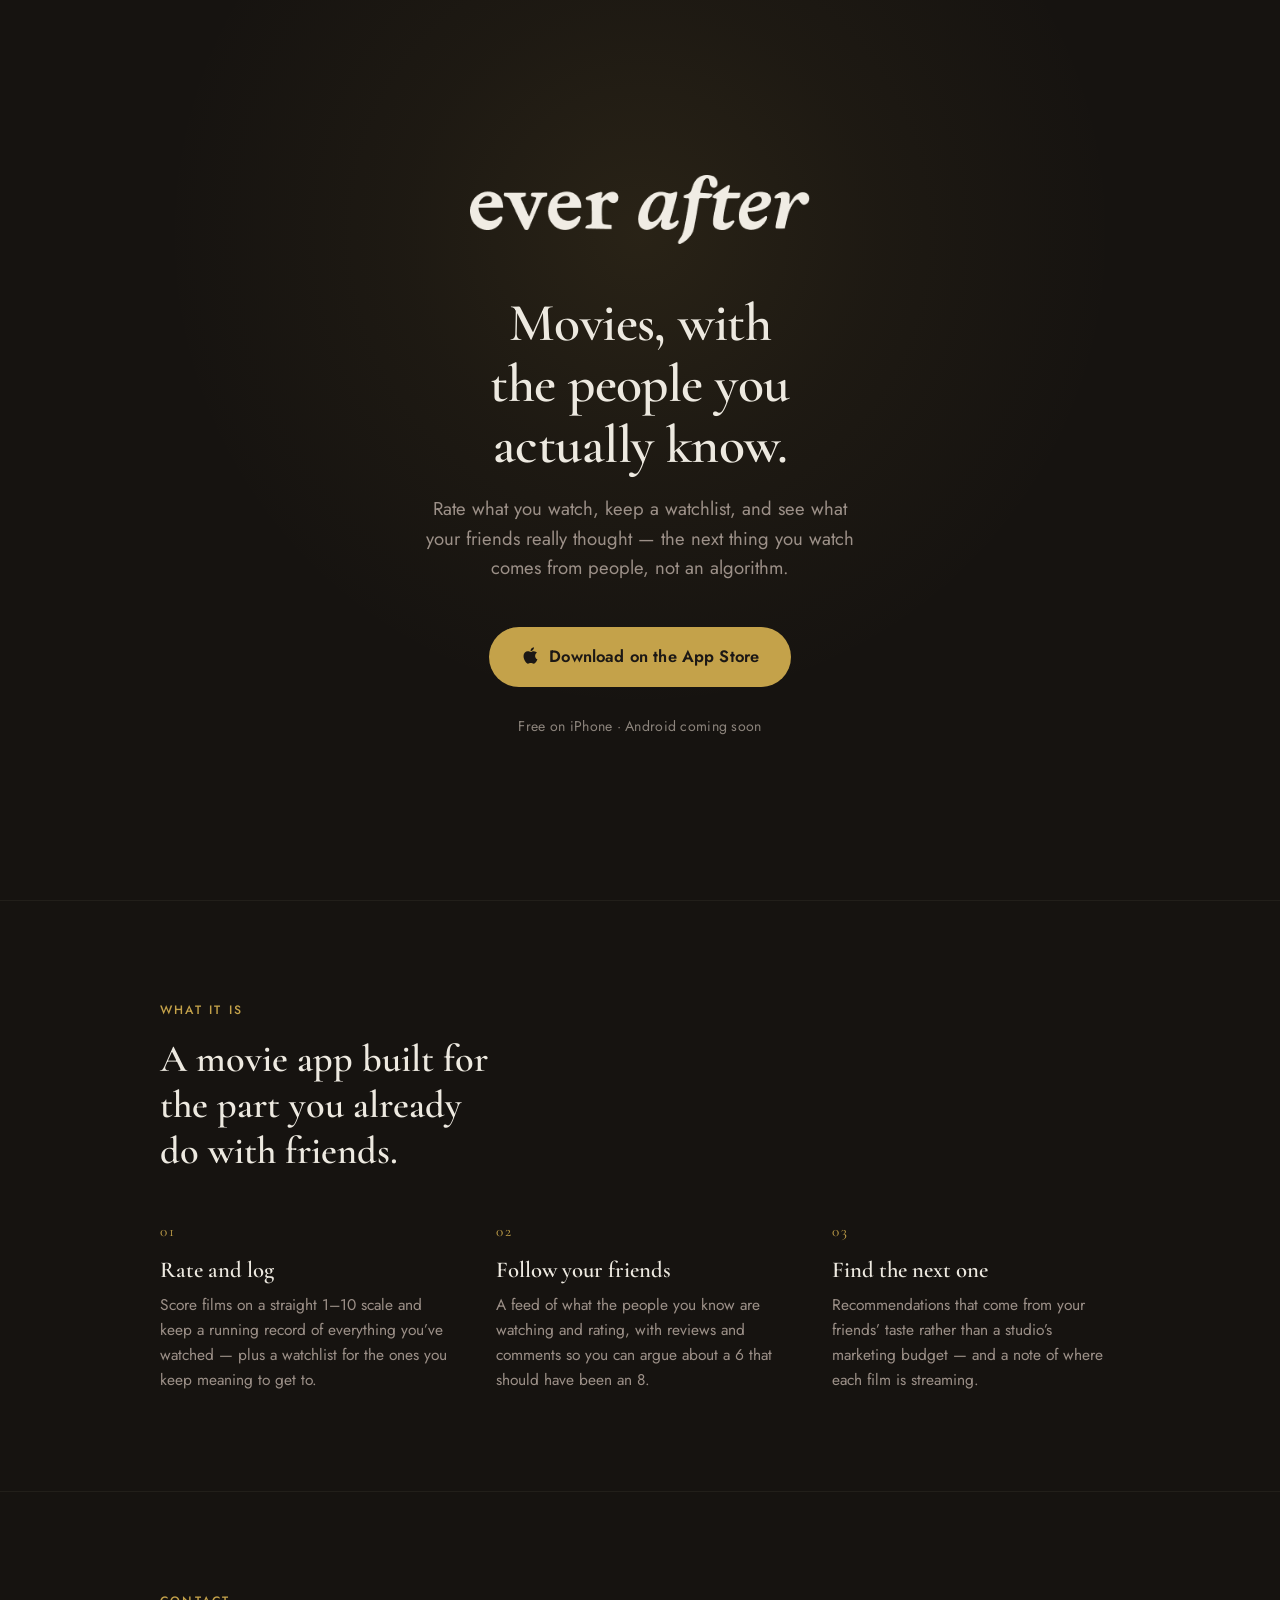
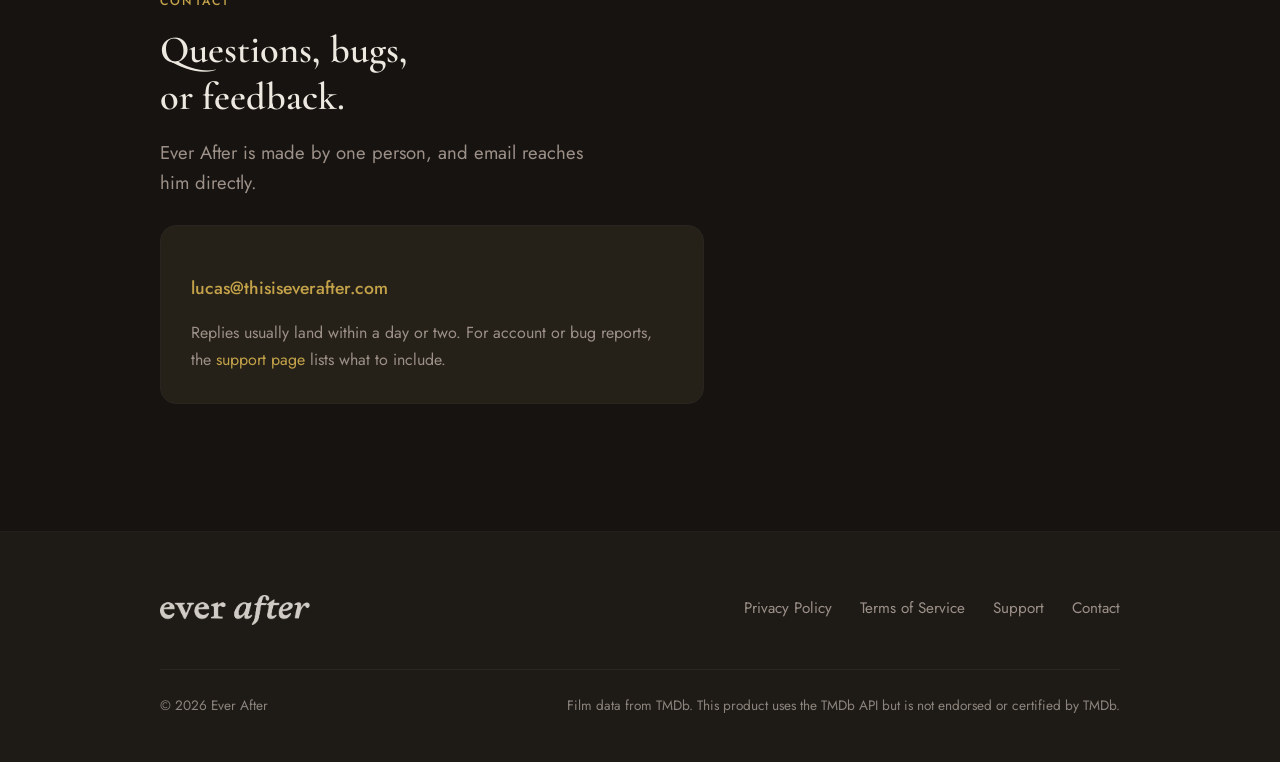
==== index.html @ a30a6c75 "Ever After website — App Store CTA, privacy, terms, support Static site for thisiseverafter.com, bui" ====
<!doctype html>
<html lang="en">
  <head>
    <meta charset="utf-8" />
    <meta name="viewport" content="width=device-width, initial-scale=1" />
    <title>Ever After — movies, with the people you actually know</title>
    <meta
      name="description"
      content="Ever After is a social movie app. Rate what you watch, keep a watchlist, and see what your friends really thought — recommendations from people, not an algorithm."
    />
    <link rel="canonical" href="https://thisiseverafter.com/" />

    <meta property="og:type" content="website" />
    <meta property="og:site_name" content="Ever After" />
    <meta
      property="og:title"
      content="Ever After — movies, with the people you actually know"
    />
    <meta
      property="og:description"
      content="Rate what you watch, keep a watchlist, and see what your friends really thought. Recommendations from people, not an algorithm."
    />
    <meta property="og:url" content="https://thisiseverafter.com/" />
    <meta property="og:image" content="https://thisiseverafter.com/assets/og-image.png" />
    <meta property="og:image:width" content="1200" />
    <meta property="og:image:height" content="630" />
    <meta property="og:image:alt" content="Ever After" />
    <meta name="twitter:card" content="summary_large_image" />
    <meta name="theme-color" content="#161310" />

    <link rel="icon" href="/assets/favicon.svg" type="image/svg+xml" />
    <link rel="icon" href="/assets/favicon-32.png" sizes="32x32" type="image/png" />
    <link rel="apple-touch-icon" href="/assets/apple-touch-icon.png" />

    <link rel="preconnect" href="https://fonts.googleapis.com" />
    <link rel="preconnect" href="https://fonts.gstatic.com" crossorigin />
    <link
      href="https://fonts.googleapis.com/css2?family=Cormorant+Garamond:wght@600&family=Jost:wght@400;500;600&display=swap"
      rel="stylesheet"
    />
    <link rel="stylesheet" href="/assets/styles.css" />
  </head>
  <body>
    <a class="skip" href="#main">Skip to content</a>

    <main id="main">
      <!-- The one job of this screen: get someone to the app. -->
      <section class="hero">
        <img
          class="wordmark"
          src="/assets/ever-after-logo.png"
          width="411"
          height="84"
          alt="Ever After"
          fetchpriority="high"
        />

        <h1 class="tagline">Movies, with the people you actually know.</h1>

        <p class="subhead">
          Rate what you watch, keep a watchlist, and see what your friends really
          thought — the next thing you watch comes from people, not an algorithm.
        </p>

        <div class="cta-group">
          <a
            class="btn btn-primary"
            href="https://apps.apple.com/app/id6759132019"
          >
            <svg class="apple" viewBox="0 0 384 512" aria-hidden="true" focusable="false">
              <path
                d="M318.7 268.7c-.2-36.7 16.4-64.4 50-84.8-18.8-26.9-47.2-41.7-84.7-44.6-35.5-2.8-74.3 20.7-88.5 20.7-15 0-49.4-19.7-76.4-19.7C63.3 141.2 4 184.8 4 273.5q0 39.3 14.4 81.2c12.8 36.7 59 126.7 107.2 125.2 25.2-.6 43-17.9 75.8-17.9 31.8 0 48.3 17.9 76.4 17.9 48.6-.7 90.4-82.5 102.6-119.3-65.2-30.7-61.7-90-61.7-91.9zm-56.6-164.2c27.3-32.4 24.8-61.9 24-72.5-24.1 1.4-52 16.4-67.9 34.9-17.5 19.8-27.8 44.3-25.6 71.9 26.1 2 49.9-11.4 69.5-34.3z"
              />
            </svg>
            Download on the App Store
          </a>
          <p class="cta-note">Free on iPhone · Android coming soon</p>
        </div>
      </section>

      <!-- Everything below the fold is context and utility. -->
      <section class="section">
        <div class="section-inner">
          <p class="eyebrow">What it is</p>
          <h2>A movie app built for the part you already do with friends.</h2>

          <div class="grid-3">
            <div class="feature">
              <span class="num">01</span>
              <h3>Rate and log</h3>
              <p>
                Score films on a straight 1&ndash;10 scale and keep a running record of
                everything you&rsquo;ve watched &mdash; plus a watchlist for the ones
                you keep meaning to get to.
              </p>
            </div>

            <div class="feature">
              <span class="num">02</span>
              <h3>Follow your friends</h3>
              <p>
                A feed of what the people you know are watching and rating, with
                reviews and comments so you can argue about a 6 that should have
                been an 8.
              </p>
            </div>

            <div class="feature">
              <span class="num">03</span>
              <h3>Find the next one</h3>
              <p>
                Recommendations that come from your friends&rsquo; taste rather than a
                studio&rsquo;s marketing budget &mdash; and a note of where each film is
                streaming.
              </p>
            </div>
          </div>
        </div>
      </section>

      <section class="section" id="contact">
        <div class="section-inner">
          <p class="eyebrow">Contact</p>
          <h2>Questions, bugs, or feedback.</h2>
          <p class="subhead" style="margin-inline: 0">
            Ever After is made by one person, and email reaches him directly.
          </p>
          <div class="card" style="max-width: 34rem">
            <p class="email">
              <a href="mailto:lucas@thisiseverafter.com">lucas@thisiseverafter.com</a>
            </p>
            <p style="color: var(--muted); margin: 0.5rem 0 0">
              Replies usually land within a day or two. For account or bug reports,
              the <a href="/support">support page</a> lists what to include.
            </p>
          </div>
        </div>
      </section>
    </main>

    <footer class="site-footer">
      <div class="footer-inner">
        <img
          class="wordmark"
          src="/assets/ever-after-logo.png"
          width="411"
          height="84"
          alt="Ever After"
          loading="lazy"
        />
        <nav aria-label="Footer">
          <ul class="footer-nav">
            <li><a href="/privacy">Privacy Policy</a></li>
            <li><a href="/terms">Terms of Service</a></li>
            <li><a href="/support">Support</a></li>
            <li><a href="mailto:lucas@thisiseverafter.com">Contact</a></li>
          </ul>
        </nav>
      </div>
      <div class="footer-meta">
        <span>&copy; 2026 Ever After</span>
        <span>
          Film data from
          <a href="https://www.themoviedb.org/" rel="noopener">TMDb</a>. This product
          uses the TMDb API but is not endorsed or certified by TMDb.
        </span>
      </div>
    </footer>
  </body>
</html>
---- assets/styles.css ----
/* Ever After — shared stylesheet.
   Tokens mirror the app's design system (tailwind.config.js) so the site and
   the app read as one brand: warm near-black ground, cream type, gold accent,
   Cormorant Garamond for display and Jost for UI. */

:root {
  --screen: #161310;
  --surface: #1e1b17;
  --elevated: #252118;
  --tinted: #2c2720;
  --foreground: #f0ece4;
  --muted: #9c9088;
  /* Lightened from the app's #635D58: every use here is small text, and the
     TMDb credit rides on it, so it has to clear WCAG AA (4.5:1) on both
     --screen and the lighter --surface the footer sits on. */
  --subtle: #8c847c;
  --ink: #1c1815;
  --cream: #ede9e0;
  --gold: #c4a24a;
  --gold-dim: rgba(196, 162, 74, 0.15);
  --divider: #2a2520;
  --hairline: #221f1a;

  --serif: "Cormorant Garamond", "Iowan Old Style", Palatino, Georgia, serif;
  --sans: "Jost", -apple-system, BlinkMacSystemFont, "Segoe UI", Helvetica, Arial,
    sans-serif;

  --measure: 34rem;
  --gutter: clamp(1.25rem, 5vw, 2.5rem);
}

*,
*::before,
*::after {
  box-sizing: border-box;
}

html {
  -webkit-text-size-adjust: 100%;
}

body {
  margin: 0;
  background: var(--screen);
  color: var(--foreground);
  font-family: var(--sans);
  font-size: 1rem;
  line-height: 1.65;
  font-weight: 400;
  -webkit-font-smoothing: antialiased;
  -moz-osx-font-smoothing: grayscale;
}

img {
  max-width: 100%;
  height: auto;
  display: block;
}

a {
  color: var(--gold);
  text-decoration: none;
}

a:hover,
a:focus-visible {
  text-decoration: underline;
  text-underline-offset: 0.2em;
}

:focus-visible {
  outline: 2px solid var(--gold);
  outline-offset: 3px;
  border-radius: 2px;
}

/* Skip link — keyboard users shouldn't have to tab the whole header. */
.skip {
  position: absolute;
  left: -9999px;
  top: 0;
  background: var(--gold);
  color: var(--ink);
  padding: 0.65rem 1rem;
  font-family: var(--sans);
  font-weight: 600;
  z-index: 100;
}
.skip:focus {
  left: 0.5rem;
  top: 0.5rem;
}

/* ─── Wordmark ───────────────────────────────────────────────────────────── */

.wordmark {
  /* Asset is 411×84; width-driven so the ratio holds at any size. */
  width: var(--wordmark-w, 230px);
  height: auto;
}

/* ─── Hero ───────────────────────────────────────────────────────────────── */

.hero {
  position: relative;
  min-height: 100svh;
  display: flex;
  flex-direction: column;
  align-items: center;
  justify-content: center;
  text-align: center;
  padding: clamp(3.5rem, 10vh, 6rem) var(--gutter) clamp(2.5rem, 7vh, 4rem);
  overflow: hidden;
}

/* A slow warm glow behind the wordmark — the "projector" note. Decorative. */
.hero::before {
  content: "";
  position: absolute;
  top: 26%;
  left: 50%;
  width: min(120vw, 62rem);
  aspect-ratio: 1;
  transform: translate(-50%, -50%);
  background: radial-gradient(
    circle,
    rgba(196, 162, 74, 0.11) 0%,
    rgba(196, 162, 74, 0.045) 34%,
    rgba(22, 19, 16, 0) 68%
  );
  pointer-events: none;
  z-index: 0;
}

.hero > * {
  position: relative;
  z-index: 1;
}

.hero .wordmark {
  --wordmark-w: clamp(220px, 40vw, 340px);
  margin-inline: auto;
}

.tagline {
  font-family: var(--serif);
  font-weight: 600;
  font-size: clamp(1.95rem, 6.2vw, 3.35rem);
  line-height: 1.14;
  letter-spacing: -0.01em;
  color: var(--cream);
  margin: clamp(2rem, 6vh, 3rem) auto 0;
  max-width: 17ch;
  text-wrap: balance;
}

.subhead {
  font-size: clamp(1.02rem, 2.4vw, 1.16rem);
  line-height: 1.6;
  color: var(--muted);
  margin: 1.15rem auto 0;
  max-width: 40ch;
  text-wrap: pretty;
}

/* ─── Buttons ────────────────────────────────────────────────────────────── */

.cta-group {
  margin-top: clamp(2rem, 5vh, 2.75rem);
  display: flex;
  flex-direction: column;
  align-items: center;
  gap: 0.9rem;
}

.btn {
  display: inline-flex;
  align-items: center;
  justify-content: center;
  gap: 0.6rem;
  font-family: var(--sans);
  font-weight: 500;
  font-size: 1.03rem;
  letter-spacing: 0.01em;
  padding: 0.95rem 1.9rem;
  border-radius: 999px;
  border: 1px solid transparent;
  cursor: pointer;
  transition:
    transform 160ms ease,
    background-color 160ms ease,
    border-color 160ms ease;
  /* 44px minimum touch target. */
  min-height: 52px;
}

.btn-primary {
  background: var(--gold);
  color: var(--ink);
  text-decoration: none;
  font-weight: 600;
}

.btn-primary:hover,
.btn-primary:focus-visible {
  background: #d3b25e;
  text-decoration: none;
  transform: translateY(-1px);
}

.btn .apple {
  width: 1.15em;
  height: 1.15em;
  flex: none;
  fill: currentColor;
  /* Optically centers the glyph against the cap height. */
  margin-top: -0.13em;
}

.cta-note {
  font-size: 0.88rem;
  color: var(--subtle);
  letter-spacing: 0.02em;
}

/* ─── Section scaffolding ────────────────────────────────────────────────── */

.section {
  padding: clamp(3.5rem, 11vh, 6.5rem) var(--gutter);
  border-top: 1px solid var(--hairline);
}

.section-inner {
  max-width: 60rem;
  margin: 0 auto;
}

.eyebrow {
  font-size: 0.76rem;
  font-weight: 500;
  letter-spacing: 0.18em;
  text-transform: uppercase;
  color: var(--gold);
  margin: 0 0 1rem;
}

.section h2 {
  font-family: var(--serif);
  font-weight: 600;
  font-size: clamp(1.7rem, 4.2vw, 2.4rem);
  line-height: 1.2;
  color: var(--cream);
  margin: 0 0 1rem;
  max-width: 22ch;
  text-wrap: balance;
}

/* ─── Three-up feature grid ──────────────────────────────────────────────── */

.grid-3 {
  display: grid;
  grid-template-columns: repeat(auto-fit, minmax(15rem, 1fr));
  gap: clamp(1.75rem, 4vw, 3rem);
  margin-top: clamp(2.25rem, 5vh, 3.25rem);
}

.feature h3 {
  font-family: var(--serif);
  font-weight: 600;
  font-size: 1.42rem;
  line-height: 1.25;
  color: var(--cream);
  margin: 0 0 0.5rem;
}

.feature p {
  margin: 0;
  color: var(--muted);
  font-size: 0.97rem;
  line-height: 1.62;
}

.feature .num {
  display: block;
  font-family: var(--serif);
  font-size: 0.95rem;
  color: var(--gold);
  letter-spacing: 0.12em;
  margin-bottom: 0.7rem;
}

/* ─── Footer ─────────────────────────────────────────────────────────────── */

.site-footer {
  border-top: 1px solid var(--hairline);
  padding: clamp(2.75rem, 7vh, 4rem) var(--gutter) clamp(2.25rem, 5vh, 3rem);
  background: var(--surface);
}

.footer-inner {
  max-width: 60rem;
  margin: 0 auto;
  display: flex;
  flex-wrap: wrap;
  gap: 2rem 3rem;
  align-items: flex-start;
  justify-content: space-between;
}

.site-footer .wordmark {
  --wordmark-w: 150px;
  opacity: 0.85;
}

.footer-nav {
  display: flex;
  flex-wrap: wrap;
  gap: 0.6rem 1.75rem;
  list-style: none;
  margin: 0;
  padding: 0;
}

.footer-nav a {
  color: var(--muted);
  font-size: 0.95rem;
}

.footer-nav a:hover,
.footer-nav a:focus-visible {
  color: var(--foreground);
}

.footer-meta {
  max-width: 60rem;
  margin: clamp(2rem, 5vh, 2.75rem) auto 0;
  padding-top: 1.5rem;
  border-top: 1px solid var(--divider);
  display: flex;
  flex-wrap: wrap;
  gap: 0.5rem 1.5rem;
  justify-content: space-between;
  font-size: 0.85rem;
  color: var(--subtle);
}

.footer-meta a {
  color: var(--subtle);
}

.footer-meta a:hover,
.footer-meta a:focus-visible {
  color: var(--muted);
}

/* ─── Document pages (privacy, terms, support) ───────────────────────────── */

.doc-header {
  padding: clamp(2rem, 5vh, 2.75rem) var(--gutter) 0;
}

.doc-header-inner {
  max-width: var(--measure);
  margin: 0 auto;
}

.doc {
  padding: clamp(2.5rem, 7vh, 4rem) var(--gutter) clamp(4rem, 10vh, 6rem);
}

.doc-inner {
  max-width: var(--measure);
  margin: 0 auto;
}

.doc h1 {
  font-family: var(--serif);
  font-weight: 600;
  font-size: clamp(2.1rem, 6vw, 3rem);
  line-height: 1.14;
  color: var(--cream);
  margin: 0 0 0.5rem;
  text-wrap: balance;
}

.doc .updated {
  font-size: 0.88rem;
  color: var(--subtle);
  letter-spacing: 0.02em;
  margin: 0 0 2.25rem;
}

.doc .intro {
  font-size: 1.09rem;
  line-height: 1.68;
  color: var(--foreground);
  margin: 0 0 1rem;
}

.doc h2 {
  font-family: var(--serif);
  font-weight: 600;
  font-size: 1.6rem;
  line-height: 1.25;
  color: var(--cream);
  margin: 2.75rem 0 0.75rem;
  padding-top: 1.75rem;
  border-top: 1px solid var(--hairline);
}

.doc h2:first-of-type {
  border-top: 0;
  padding-top: 0;
}

.doc h3 {
  font-family: var(--sans);
  font-weight: 600;
  font-size: 1.02rem;
  letter-spacing: 0.01em;
  color: var(--foreground);
  margin: 1.75rem 0 0.5rem;
}

.doc p {
  margin: 0 0 1rem;
  color: var(--muted);
  line-height: 1.72;
}

.doc ul {
  margin: 0 0 1rem;
  padding-left: 1.3rem;
  color: var(--muted);
}

.doc li {
  margin-bottom: 0.4rem;
  line-height: 1.7;
}

.doc li::marker {
  color: var(--gold);
}

.doc strong {
  color: var(--foreground);
  font-weight: 600;
}

.doc .note {
  font-style: italic;
  color: var(--subtle);
  font-size: 0.94rem;
}

/* Callout card — contact blocks, the TMDb attribution, key notices. */
.card {
  background: var(--elevated);
  border: 1px solid var(--divider);
  border-radius: 16px;
  padding: clamp(1.35rem, 4vw, 1.85rem);
  margin: 1.75rem 0;
}

.card > :last-child {
  margin-bottom: 0;
}

.card .email {
  font-size: 1.1rem;
  font-weight: 500;
}

/* ─── Back link ──────────────────────────────────────────────────────────── */

.back {
  display: inline-flex;
  align-items: center;
  gap: 0.45rem;
  font-size: 0.92rem;
  color: var(--muted);
  margin-top: 1.5rem;
}

.back:hover,
.back:focus-visible {
  color: var(--foreground);
}

/* ─── Motion ─────────────────────────────────────────────────────────────── */

@media (prefers-reduced-motion: reduce) {
  *,
  *::before,
  *::after {
    animation-duration: 0.01ms !important;
    animation-iteration-count: 1 !important;
    transition-duration: 0.01ms !important;
    scroll-behavior: auto !important;
  }
  .btn-primary:hover {
    transform: none;
  }
}
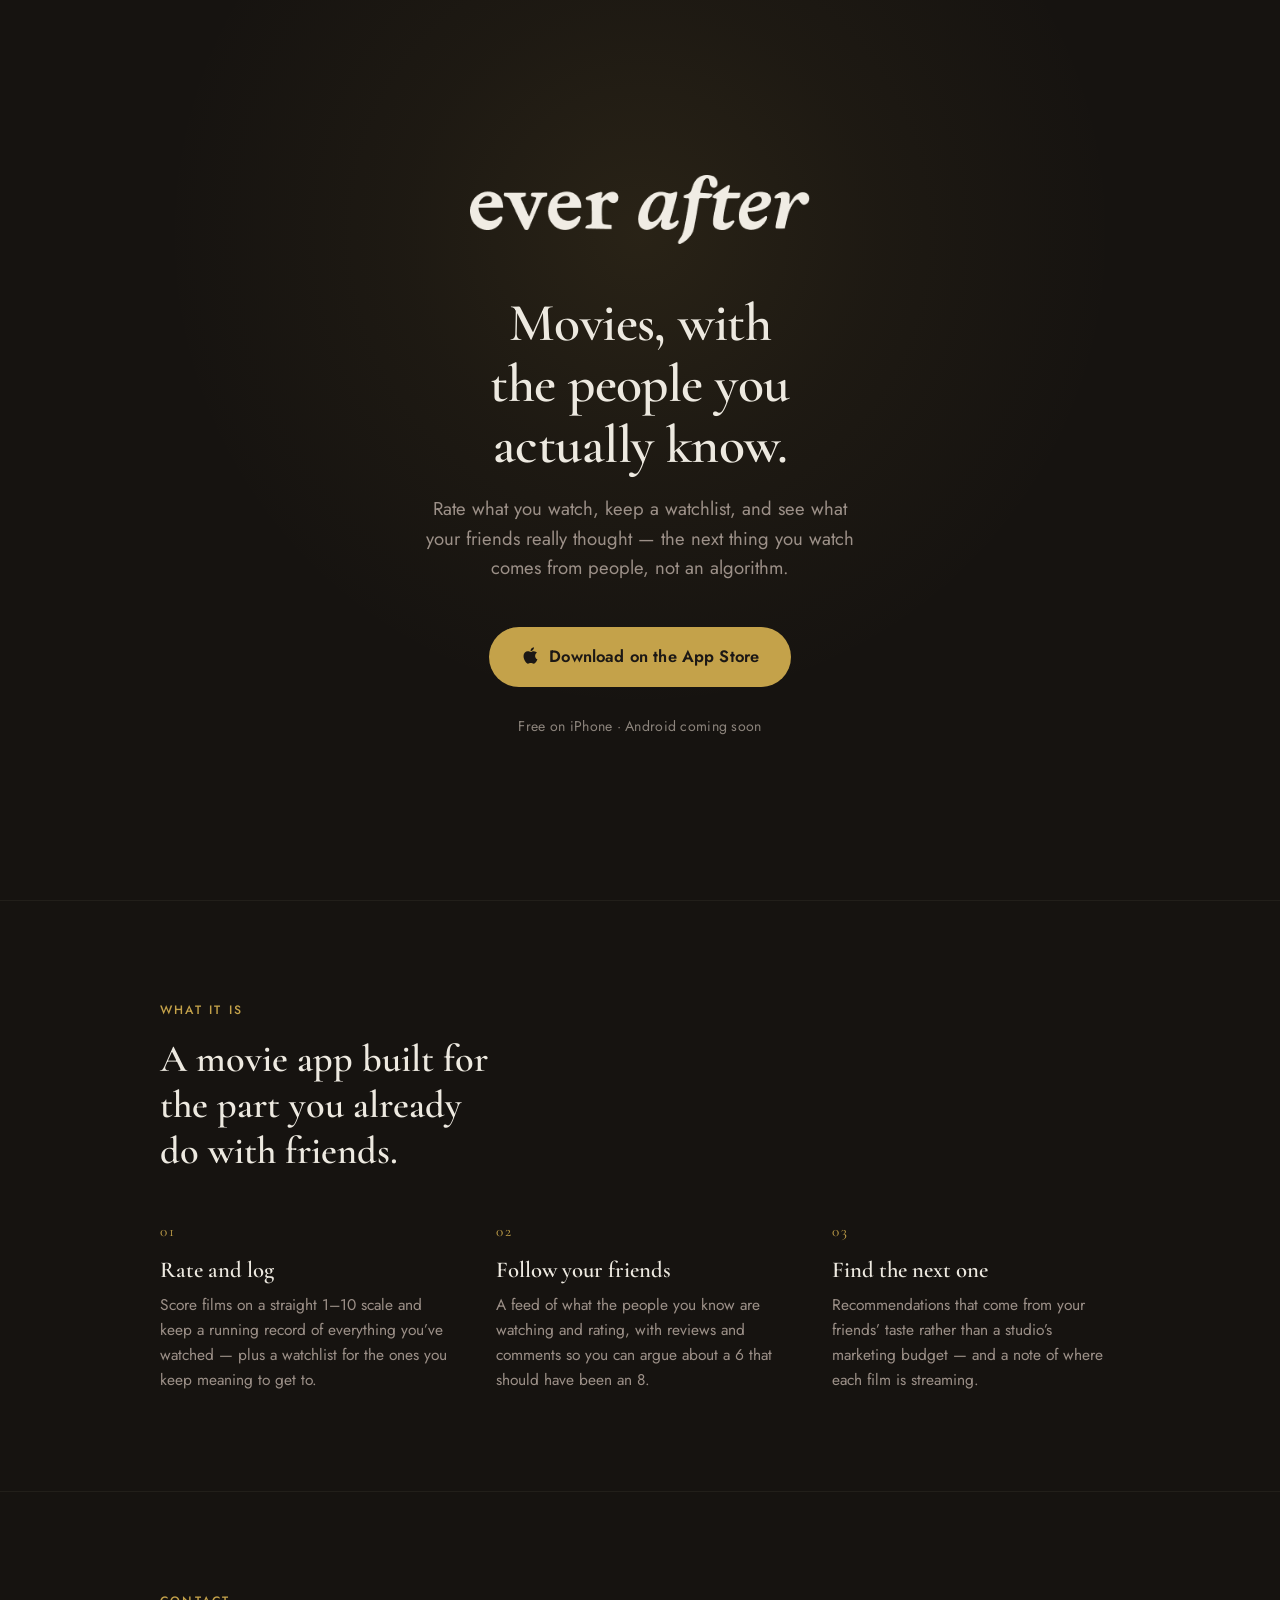
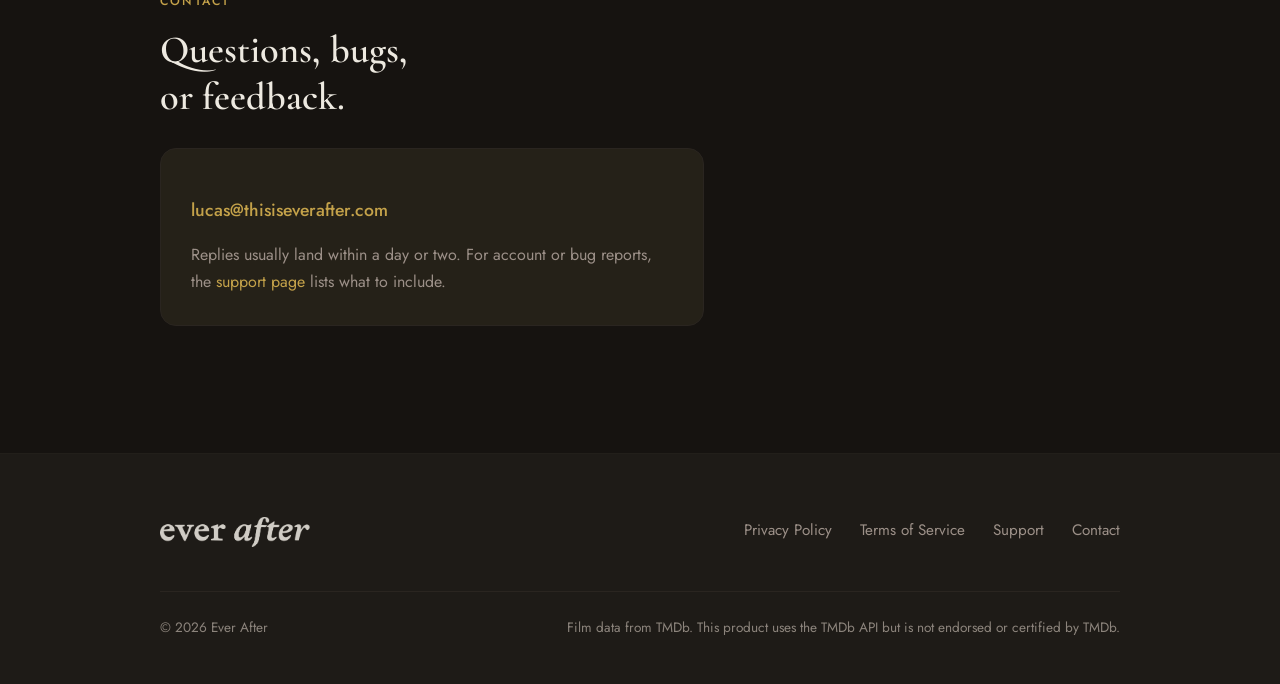
==== commit abc13a47: "Drop the "made by one person" line from the contact section Lucas's QA note on pickfair#400: he does" ====
--- a/index.html
+++ b/index.html
@@ -28,9 +28,9 @@
     <meta name="twitter:card" content="summary_large_image" />
     <meta name="theme-color" content="#161310" />
 
-    <link rel="icon" href="/assets/favicon.svg" type="image/svg+xml" />
-    <link rel="icon" href="/assets/favicon-32.png" sizes="32x32" type="image/png" />
-    <link rel="apple-touch-icon" href="/assets/apple-touch-icon.png" />
+    <link rel="icon" href="assets/favicon.svg" type="image/svg+xml" />
+    <link rel="icon" href="assets/favicon-32.png" sizes="32x32" type="image/png" />
+    <link rel="apple-touch-icon" href="assets/apple-touch-icon.png" />
 
     <link rel="preconnect" href="https://fonts.googleapis.com" />
     <link rel="preconnect" href="https://fonts.gstatic.com" crossorigin />
@@ -38,7 +38,7 @@
       href="https://fonts.googleapis.com/css2?family=Cormorant+Garamond:wght@600&family=Jost:wght@400;500;600&display=swap"
       rel="stylesheet"
     />
-    <link rel="stylesheet" href="/assets/styles.css" />
+    <link rel="stylesheet" href="assets/styles.css" />
   </head>
   <body>
     <a class="skip" href="#main">Skip to content</a>
@@ -48,7 +48,7 @@
       <section class="hero">
         <img
           class="wordmark"
-          src="/assets/ever-after-logo.png"
+          src="assets/ever-after-logo.png"
           width="411"
           height="84"
           alt="Ever After"
@@ -122,16 +122,13 @@
         <div class="section-inner">
           <p class="eyebrow">Contact</p>
           <h2>Questions, bugs, or feedback.</h2>
-          <p class="subhead" style="margin-inline: 0">
-            Ever After is made by one person, and email reaches him directly.
-          </p>
           <div class="card" style="max-width: 34rem">
             <p class="email">
               <a href="mailto:lucas@thisiseverafter.com">lucas@thisiseverafter.com</a>
             </p>
             <p style="color: var(--muted); margin: 0.5rem 0 0">
               Replies usually land within a day or two. For account or bug reports,
-              the <a href="/support">support page</a> lists what to include.
+              the <a href="support/">support page</a> lists what to include.
             </p>
           </div>
         </div>
@@ -142,7 +139,7 @@
       <div class="footer-inner">
         <img
           class="wordmark"
-          src="/assets/ever-after-logo.png"
+          src="assets/ever-after-logo.png"
           width="411"
           height="84"
           alt="Ever After"
@@ -150,9 +147,9 @@
         />
         <nav aria-label="Footer">
           <ul class="footer-nav">
-            <li><a href="/privacy">Privacy Policy</a></li>
-            <li><a href="/terms">Terms of Service</a></li>
-            <li><a href="/support">Support</a></li>
+            <li><a href="privacy/">Privacy Policy</a></li>
+            <li><a href="terms/">Terms of Service</a></li>
+            <li><a href="support/">Support</a></li>
             <li><a href="mailto:lucas@thisiseverafter.com">Contact</a></li>
           </ul>
         </nav>
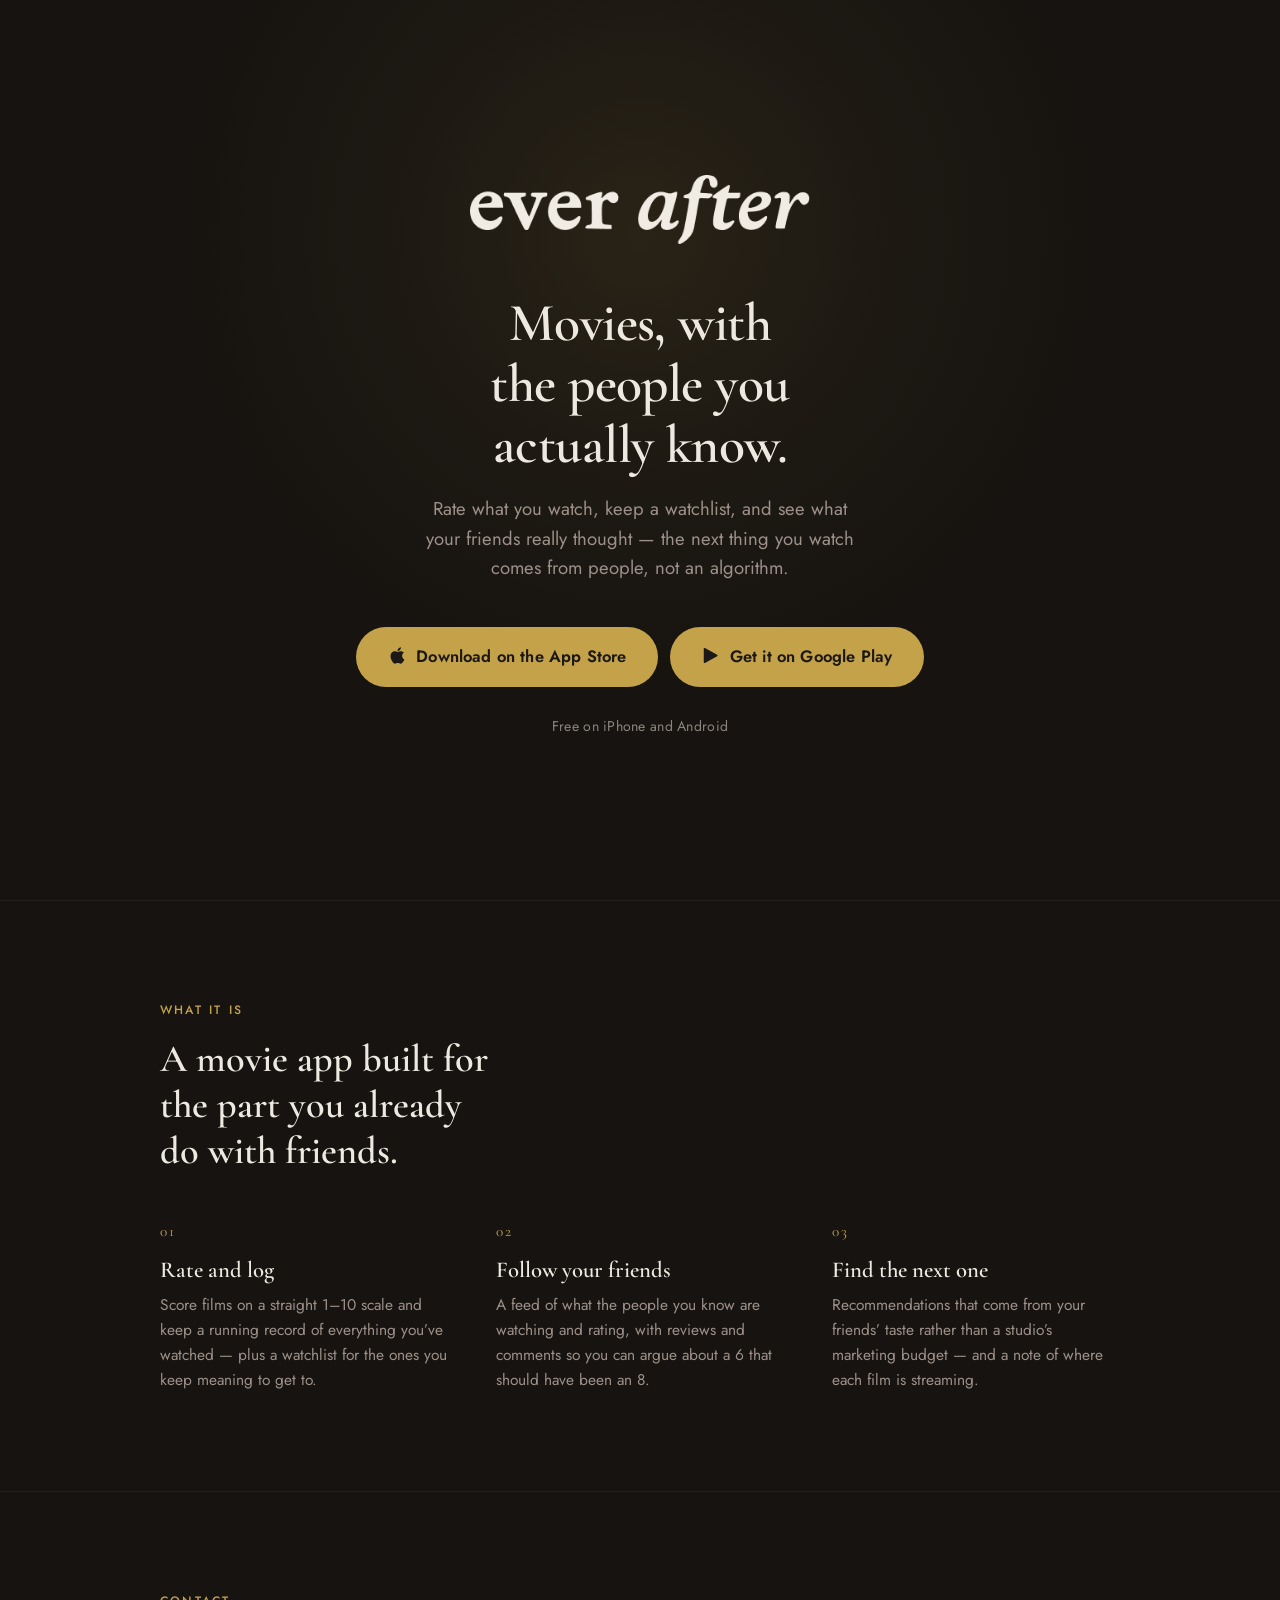
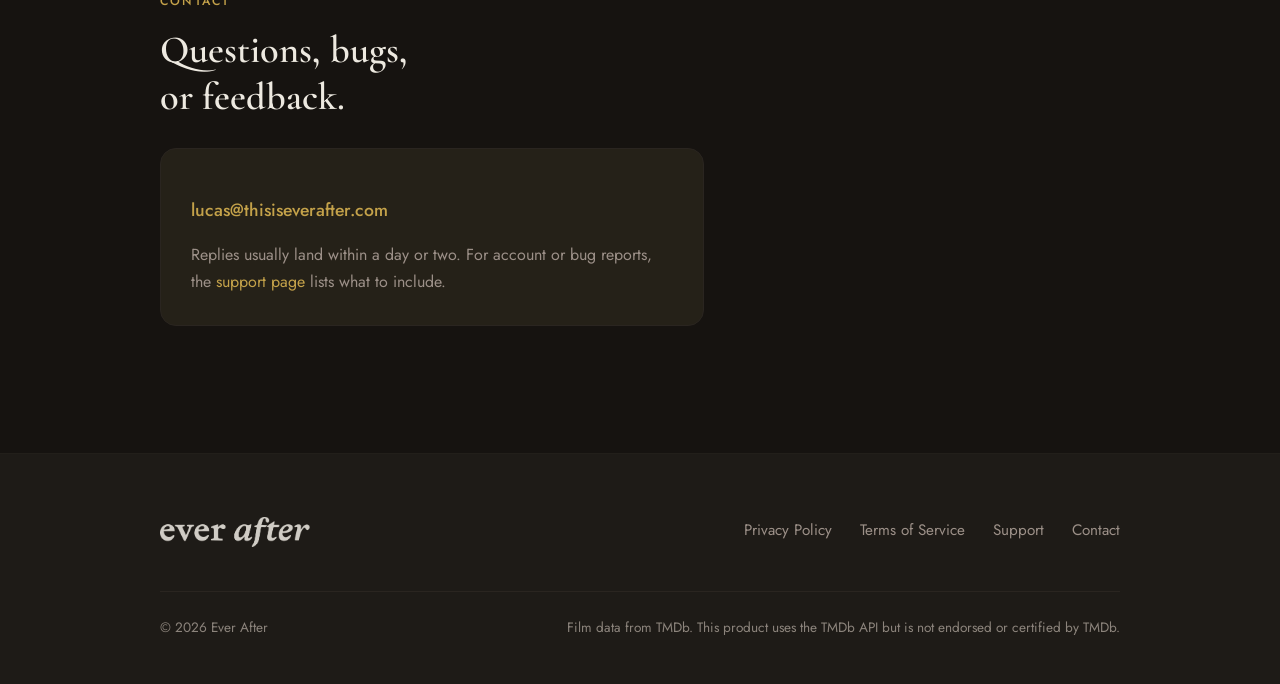
==== commit 72f6becc: "landing: add Google Play CTA beside the App Store button Part of LucasClay94/pickfair#468  Co-Author" ====
--- a/index.html
+++ b/index.html
@@ -63,18 +63,29 @@
         </p>
 
         <div class="cta-group">
-          <a
-            class="btn btn-primary"
-            href="https://apps.apple.com/app/id6759132019"
-          >
-            <svg class="apple" viewBox="0 0 384 512" aria-hidden="true" focusable="false">
-              <path
-                d="M318.7 268.7c-.2-36.7 16.4-64.4 50-84.8-18.8-26.9-47.2-41.7-84.7-44.6-35.5-2.8-74.3 20.7-88.5 20.7-15 0-49.4-19.7-76.4-19.7C63.3 141.2 4 184.8 4 273.5q0 39.3 14.4 81.2c12.8 36.7 59 126.7 107.2 125.2 25.2-.6 43-17.9 75.8-17.9 31.8 0 48.3 17.9 76.4 17.9 48.6-.7 90.4-82.5 102.6-119.3-65.2-30.7-61.7-90-61.7-91.9zm-56.6-164.2c27.3-32.4 24.8-61.9 24-72.5-24.1 1.4-52 16.4-67.9 34.9-17.5 19.8-27.8 44.3-25.6 71.9 26.1 2 49.9-11.4 69.5-34.3z"
-              />
-            </svg>
-            Download on the App Store
-          </a>
-          <p class="cta-note">Free on iPhone · Android coming soon</p>
+          <div class="cta-buttons">
+            <a
+              class="btn btn-primary"
+              href="https://apps.apple.com/app/id6759132019"
+            >
+              <svg class="apple" viewBox="0 0 384 512" aria-hidden="true" focusable="false">
+                <path
+                  d="M318.7 268.7c-.2-36.7 16.4-64.4 50-84.8-18.8-26.9-47.2-41.7-84.7-44.6-35.5-2.8-74.3 20.7-88.5 20.7-15 0-49.4-19.7-76.4-19.7C63.3 141.2 4 184.8 4 273.5q0 39.3 14.4 81.2c12.8 36.7 59 126.7 107.2 125.2 25.2-.6 43-17.9 75.8-17.9 31.8 0 48.3 17.9 76.4 17.9 48.6-.7 90.4-82.5 102.6-119.3-65.2-30.7-61.7-90-61.7-91.9zm-56.6-164.2c27.3-32.4 24.8-61.9 24-72.5-24.1 1.4-52 16.4-67.9 34.9-17.5 19.8-27.8 44.3-25.6 71.9 26.1 2 49.9-11.4 69.5-34.3z"
+                />
+              </svg>
+              Download on the App Store
+            </a>
+            <a
+              class="btn btn-primary"
+              href="https://play.google.com/store/apps/details?id=com.thisiseverafter.app"
+            >
+              <svg class="play" viewBox="0 0 24 24" aria-hidden="true" focusable="false">
+                <path d="M4.2 2.4a1 1 0 0 0-.7 1v17.2a1 1 0 0 0 1.5.9l15.4-8.6a1 1 0 0 0 0-1.8L5 2.5a1 1 0 0 0-.8-.1z" />
+              </svg>
+              Get it on Google Play
+            </a>
+          </div>
+          <p class="cta-note">Free on iPhone and Android</p>
         </div>
       </section>
 
--- a/assets/styles.css
+++ b/assets/styles.css
@@ -208,7 +208,26 @@
   transform: translateY(-1px);
 }
 
-.btn .apple {
+/* App Store + Google Play buttons: side by side when there is room, stacked
+   (equal width) on narrow phones. */
+.cta-buttons {
+  display: flex;
+  flex-wrap: wrap;
+  justify-content: center;
+  gap: 0.75rem;
+}
+
+@media (max-width: 480px) {
+  .cta-buttons {
+    flex-direction: column;
+    align-items: stretch;
+    width: 100%;
+    max-width: 20rem;
+  }
+}
+
+.btn .apple,
+.btn .play {
   width: 1.15em;
   height: 1.15em;
   flex: none;
